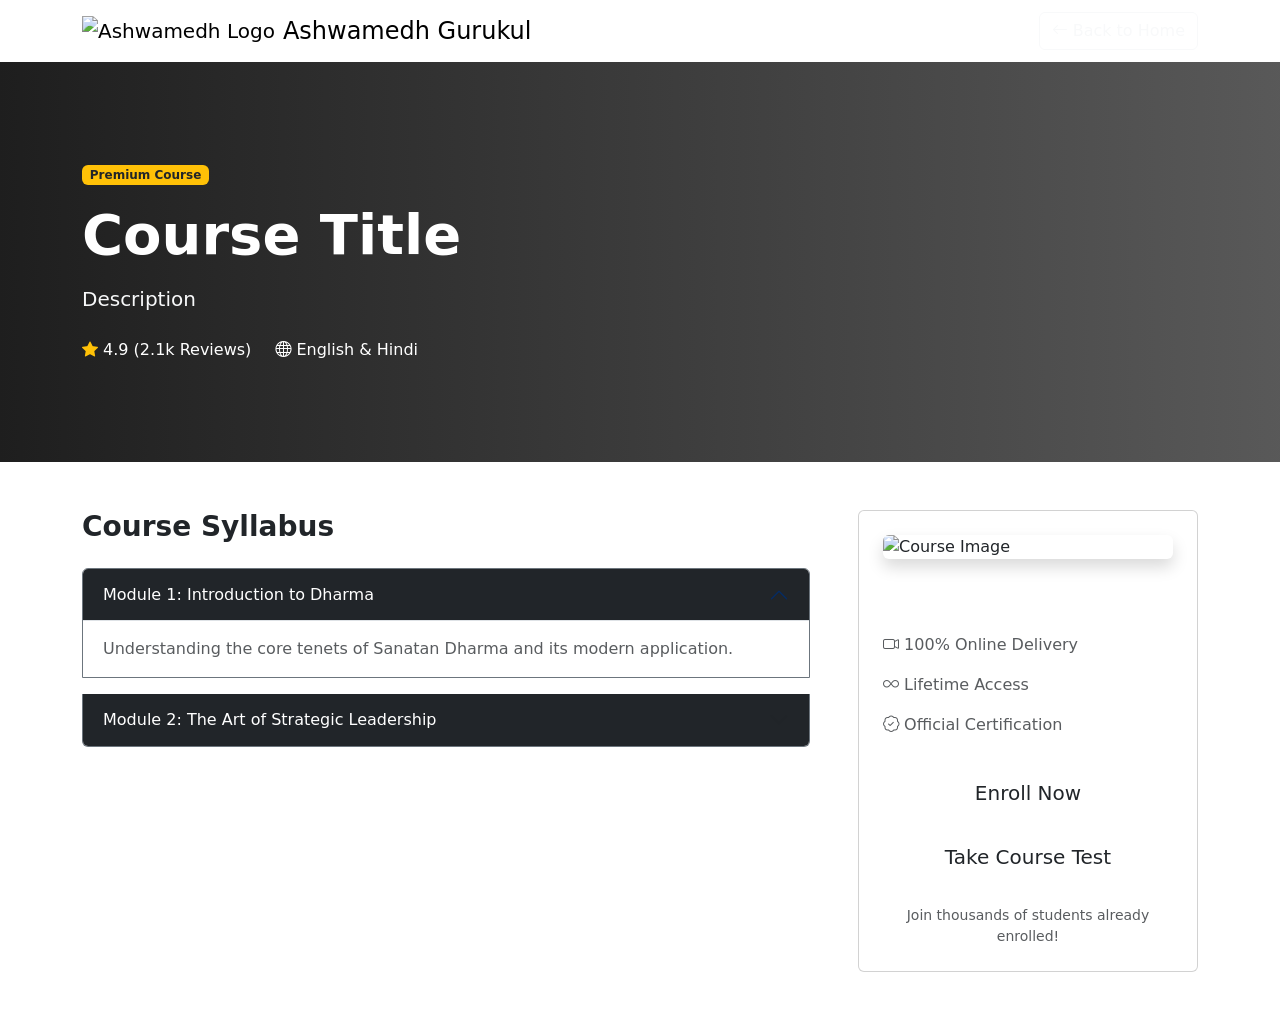
==== src/main/resources/templates/course-details.html @ b6450fd8 "Add MCQ test feature with automated scoring" ====
<!DOCTYPE html>
<html xmlns:th="http://www.thymeleaf.org">
<head>
    <meta charset="UTF-8">
    <meta name="viewport" content="width=device-width, initial-scale=1.0">
    <title th:text="${course.title}">Course Details</title>
    <link href="https://cdn.jsdelivr.net/npm/bootstrap@5.3.0/dist/css/bootstrap.min.css" rel="stylesheet">
    <link rel="stylesheet" href="https://cdn.jsdelivr.net/npm/bootstrap-icons@1.10.5/font/bootstrap-icons.css">
    <link href="https://fonts.googleapis.com/css2?family=Outfit:wght@300;400;600;800&family=Playfair+Display:ital,wght@0,600;1,600&display=swap" rel="stylesheet">
    <link rel="stylesheet" href="/css/style.css">
    <style>
        .course-header {
            position: relative;
            padding: 100px 0;
            background-size: cover;
            background-position: center;
            border-bottom: 2px solid var(--primary);
        }
        .course-header::before {
            content: '';
            position: absolute;
            top: 0; left: 0; right: 0; bottom: 0;
            background: linear-gradient(90deg, rgba(18,18,18,0.95) 0%, rgba(18,18,18,0.7) 100%);
        }
        .course-header .container {
            position: relative;
            z-index: 1;
        }
    </style>
</head>
<body>

    <!-- Navbar -->
    <nav class="navbar navbar-expand-lg sticky-top">
        <div class="container">
            <a class="navbar-brand d-flex align-items-center" href="/">
                <img src="https://ashwamedhgurukul.org/wp-content/uploads/2026/08/AshwamedhMainLogo-removebg-preview.png" alt="Ashwamedh Logo" class="me-2">
                <span class="fs-4">Ashwamedh Gurukul</span>
            </a>
            <div class="d-flex ms-auto">
                <a href="/" class="btn btn-outline-light"><i class="bi bi-arrow-left"></i> Back to Home</a>
            </div>
        </div>
    </nav>

    <!-- Course Header -->
    <div class="course-header" th:style="'background-image: url(' + ${course.imageUrl} + ');'">
        <div class="container">
            <div class="row">
                <div class="col-lg-8">
                    <span class="badge bg-warning text-dark mb-3">Premium Course</span>
                    <h1 class="display-4 fw-bold text-white mb-3" th:text="${course.title}">Course Title</h1>
                    <p class="lead text-light mb-4" th:text="${course.description}">Description</p>
                    <div class="d-flex text-white gap-4">
                        <span><i class="bi bi-star-fill text-warning"></i> 4.9 (2.1k Reviews)</span>
                        <span><i class="bi bi-globe"></i> English & Hindi</span>
                    </div>
                </div>
            </div>
        </div>
    </div>

    <!-- Course Content -->
    <div class="container py-5">
        <div class="row g-5">
            <div class="col-lg-8">
                <h3 class="fw-bold mb-4" style="color: var(--primary);">Course Syllabus</h3>
                
                <div class="accordion" id="syllabusAccordion">
                    <div class="accordion-item bg-transparent border-secondary text-white mb-3">
                        <h2 class="accordion-header">
                            <button class="accordion-button bg-dark text-white" type="button" data-bs-toggle="collapse" data-bs-target="#collapseOne">
                                Module 1: Introduction to Dharma
                            </button>
                        </h2>
                        <div id="collapseOne" class="accordion-collapse collapse show">
                            <div class="accordion-body text-muted">
                                Understanding the core tenets of Sanatan Dharma and its modern application.
                            </div>
                        </div>
                    </div>
                    <div class="accordion-item bg-transparent border-secondary text-white mb-3">
                        <h2 class="accordion-header">
                            <button class="accordion-button collapsed bg-dark text-white" type="button" data-bs-toggle="collapse" data-bs-target="#collapseTwo">
                                Module 2: The Art of Strategic Leadership
                            </button>
                        </h2>
                        <div id="collapseTwo" class="accordion-collapse collapse">
                            <div class="accordion-body text-muted">
                                Leadership lessons derived from the Mahabharata and Ramayana.
                            </div>
                        </div>
                    </div>
                </div>
            </div>
            
            <div class="col-lg-4">
                <div class="card p-4 sticky-top" style="top: 100px;">
                    <img th:src="${course.imageUrl}" class="img-fluid rounded mb-4 shadow" alt="Course Image">
                    <h3 class="fw-bold mb-3 text-white">Free Access</h3>
                    <p class="text-muted"><i class="bi bi-camera-video" style="color: var(--primary);"></i> 100% Online Delivery</p>
                    <p class="text-muted"><i class="bi bi-infinity" style="color: var(--primary);"></i> Lifetime Access</p>
                    <p class="text-muted"><i class="bi bi-patch-check" style="color: var(--primary);"></i> Official Certification</p>
                    
                    <a th:href="@{'/enroll/' + ${course.id}}" class="btn btn-custom btn-lg w-100 mb-3 mt-3">Enroll Now</a>
                    <a th:href="@{'/course/' + ${course.id} + '/test'}" class="btn btn-outline-custom btn-lg w-100 mb-3">Take Course Test</a>
                    
                    <small class="text-center d-block text-muted mt-2">Join thousands of students already enrolled!</small>
                </div>
            </div>
        </div>
    </div>

    <script src="https://cdn.jsdelivr.net/npm/bootstrap@5.3.0/dist/js/bootstrap.bundle.min.js"></script>
</body>
</html>
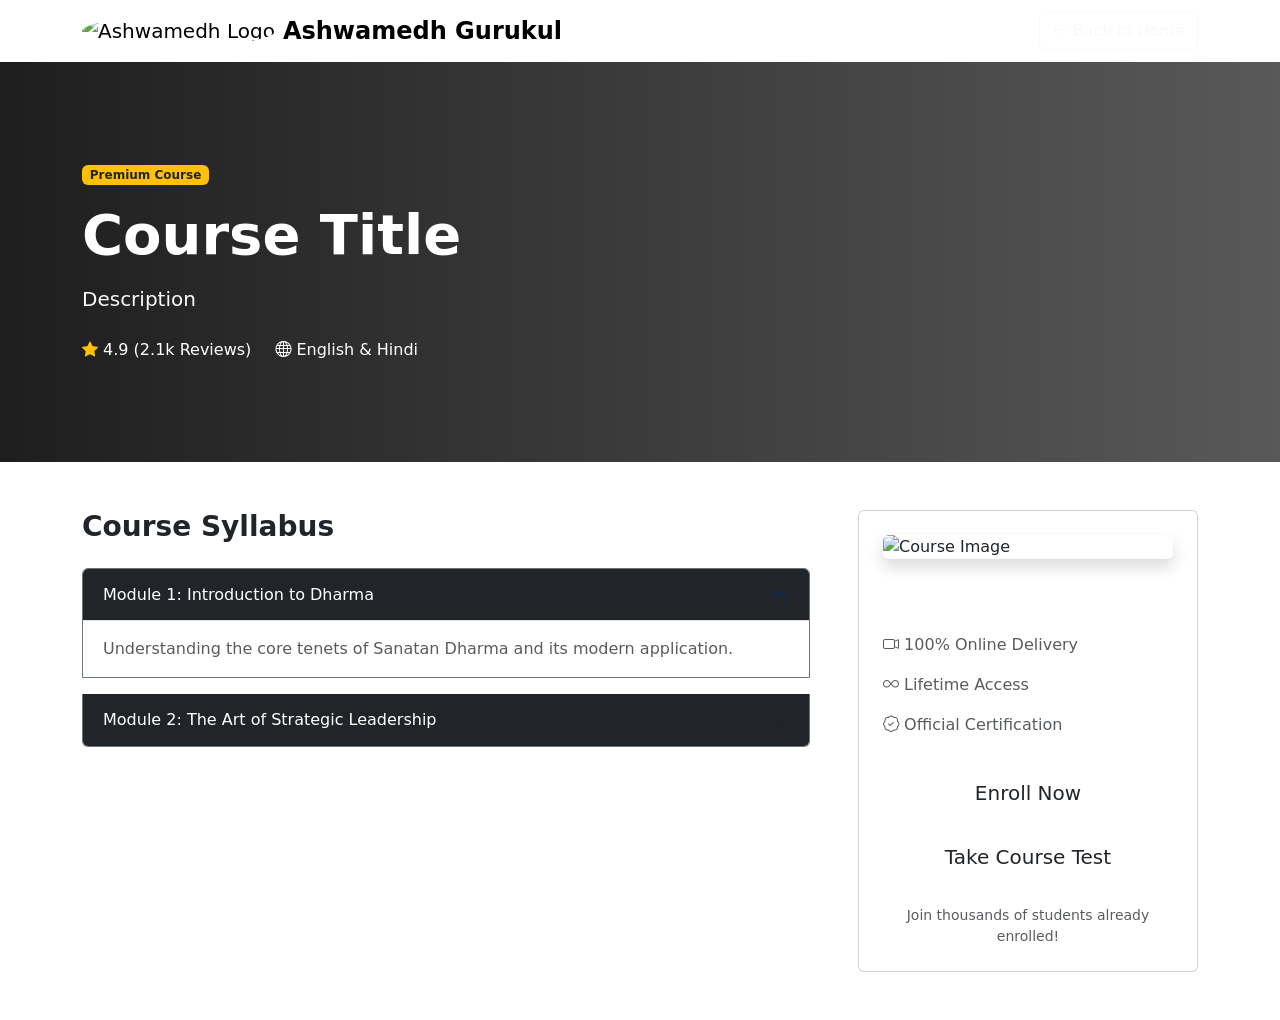
==== commit 999f043d: "Update navbar across all pages to use the new guru-shishya logo image" ====
--- a/src/main/resources/templates/course-details.html
+++ b/src/main/resources/templates/course-details.html
@@ -34,8 +34,8 @@
     <nav class="navbar navbar-expand-lg sticky-top">
         <div class="container">
             <a class="navbar-brand d-flex align-items-center" href="/">
-                <img src="https://ashwamedhgurukul.org/wp-content/uploads/2026/08/AshwamedhMainLogo-removebg-preview.png" alt="Ashwamedh Logo" class="me-2">
-                <span class="fs-4">Ashwamedh Gurukul</span>
+                <img src="/images/navbar-logo.png" alt="Ashwamedh Logo" class="me-2" style="max-height: 40px; border-radius: 50%;">
+                <span class="fs-4 fw-bold d-none d-sm-block">Ashwamedh Gurukul</span>
             </a>
             <div class="d-flex ms-auto">
                 <a href="/" class="btn btn-outline-light"><i class="bi bi-arrow-left"></i> Back to Home</a>
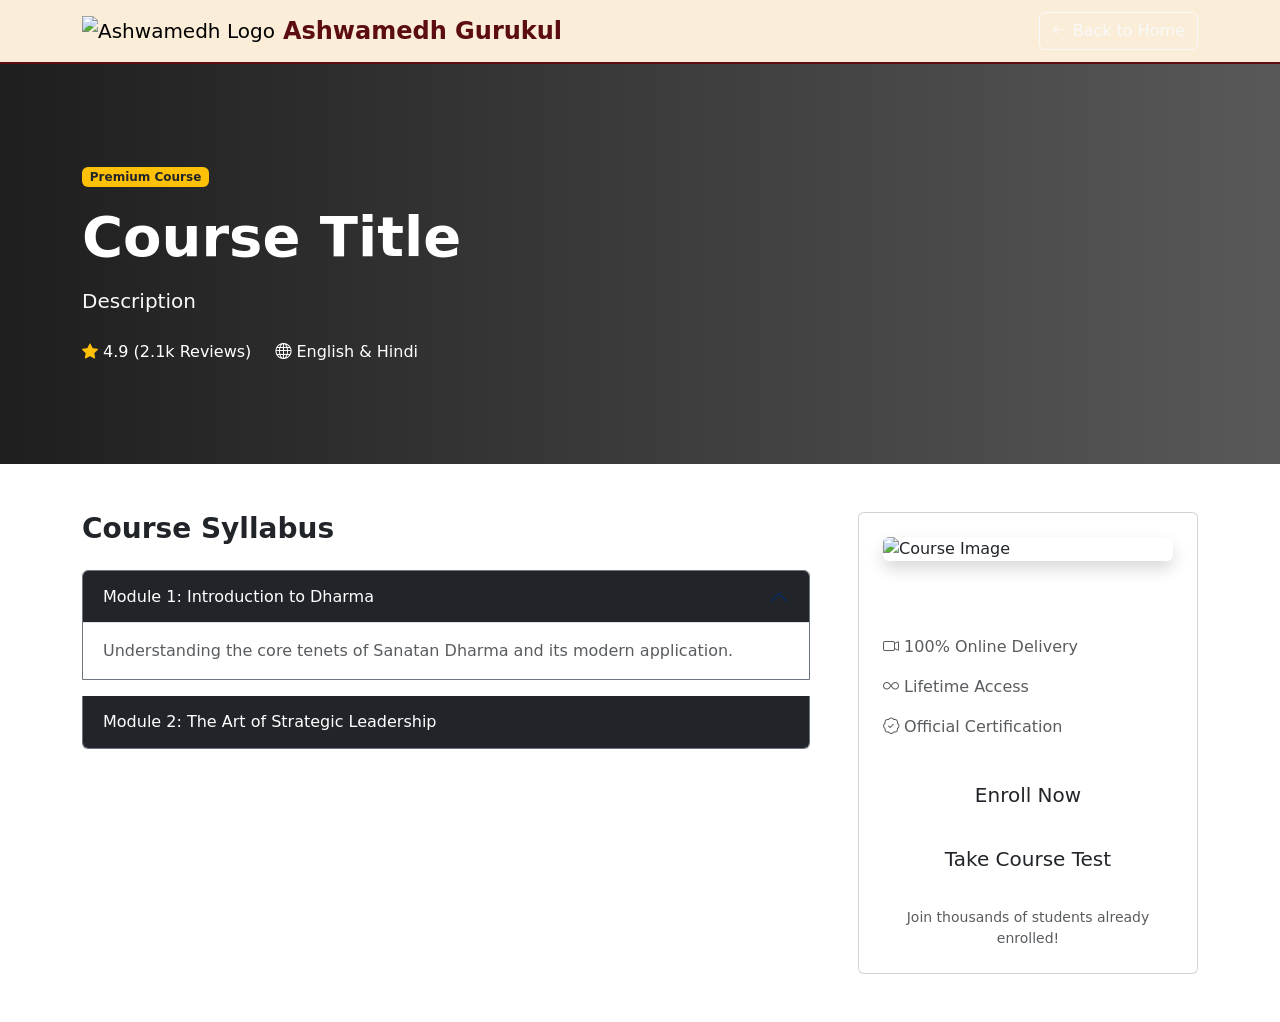
==== commit 76116f07: "Set guru-shishya image as navbar background with readability overlay, and restore original Ashwamedh" ====
--- a/src/main/resources/templates/course-details.html
+++ b/src/main/resources/templates/course-details.html
@@ -31,11 +31,11 @@
 <body>
 
     <!-- Navbar -->
-    <nav class="navbar navbar-expand-lg sticky-top">
+    <nav class="navbar navbar-expand-lg sticky-top" style="background: linear-gradient(rgba(250, 234, 209, 0.85), rgba(250, 234, 209, 0.85)), url('/images/navbar-bg.png') no-repeat center center; background-size: cover; border-bottom: 2px solid #5c0d12;">
         <div class="container">
             <a class="navbar-brand d-flex align-items-center" href="/">
-                <img src="/images/navbar-logo.png" alt="Ashwamedh Logo" class="me-2" style="max-height: 40px; border-radius: 50%;">
-                <span class="fs-4 fw-bold d-none d-sm-block">Ashwamedh Gurukul</span>
+                <img src="https://ashwamedhgurukul.org/wp-content/uploads/2026/08/AshwamedhMainLogo-removebg-preview.png" alt="Ashwamedh Logo" class="me-2" style="max-height: 45px;">
+                <span class="fs-4 fw-bold d-none d-sm-block" style="color: #5c0d12;">Ashwamedh Gurukul</span>
             </a>
             <div class="d-flex ms-auto">
                 <a href="/" class="btn btn-outline-light"><i class="bi bi-arrow-left"></i> Back to Home</a>
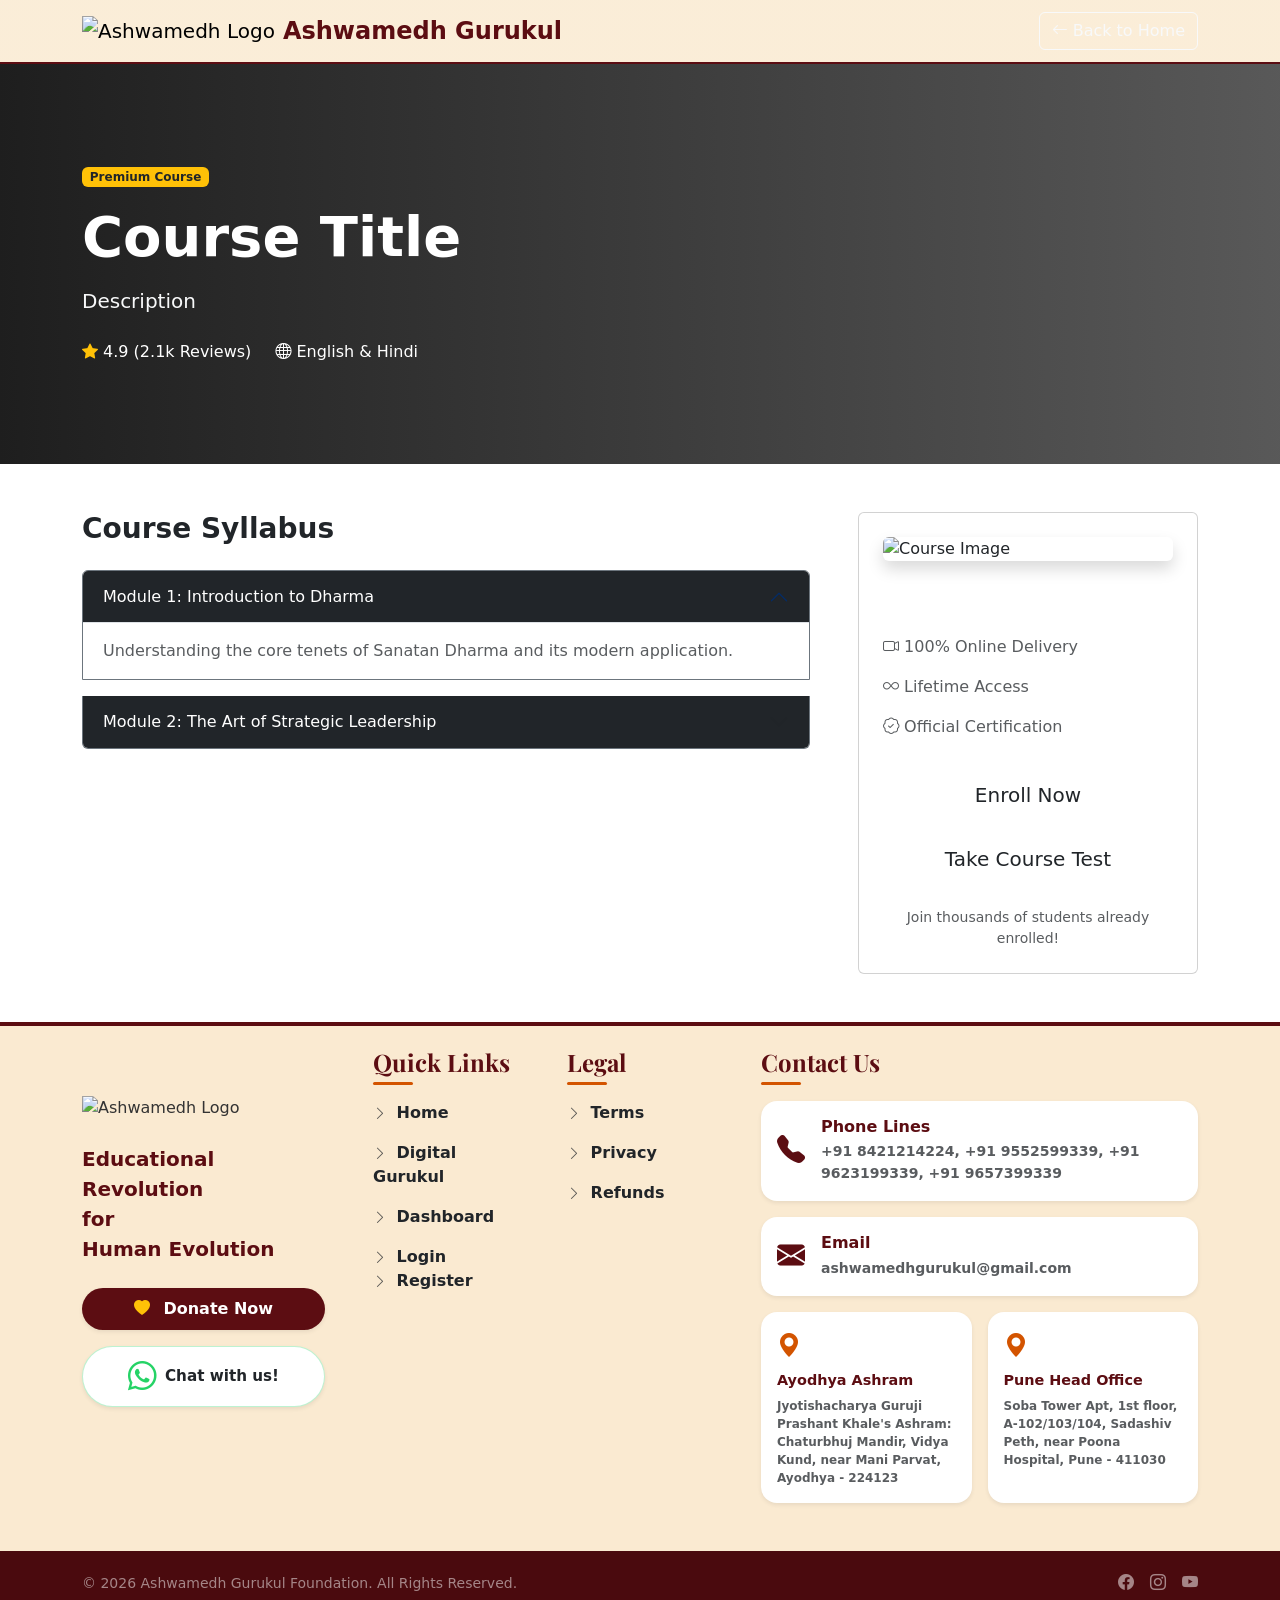
==== commit 26aa13f6: "Massive redesign of the footer layout. Fixed the grid columns, beautifully condensed the contact inf" ====
--- a/src/main/resources/templates/course-details.html
+++ b/src/main/resources/templates/course-details.html
@@ -112,5 +112,136 @@
     </div>
 
     <script src="https://cdn.jsdelivr.net/npm/bootstrap@5.3.0/dist/js/bootstrap.bundle.min.js"></script>
+    <!-- Footer -->
+    <footer style="background-color: #faead1; padding-top: 70px; border-top: 4px solid #5c0d12; color: #333;">
+        <div class="container pb-5">
+            <div class="row g-5">
+                <!-- Col 1: Logo & Donate -->
+                <div class="col-lg-3 text-center text-lg-start">
+                    <img src="https://ashwamedhgurukul.org/wp-content/uploads/2026/08/AshwamedhMainLogo-removebg-preview.png" alt="Ashwamedh Logo" class="img-fluid mb-4" style="max-height: 100px;">
+                    <h5 class="fw-bold mb-4" style="color: #5c0d12; line-height: 1.5;">
+                        Educational Revolution <br>for<br> Human Evolution
+                    </h5>
+                    <a href="#" class="btn w-100 rounded-pill py-2 mb-3 text-white fw-bold shadow-sm" style="background-color: #5c0d12; transition: all 0.3s;">
+                        <i class="bi bi-heart-fill me-2 text-warning"></i> Donate Now
+                    </a>
+                    
+                    <a href="https://wa.me/919552599339" class="text-decoration-none d-block">
+                        <div class="d-flex align-items-center justify-content-center bg-white rounded-pill p-2 shadow-sm" style="border: 1px solid rgba(37, 211, 102, 0.3);">
+                            <i class="bi bi-whatsapp" style="font-size: 1.8rem; color: #25D366;"></i>
+                            <span class="ms-2 fw-bold text-dark" style="font-size: 0.95rem;">Chat with us!</span>
+                        </div>
+                    </a>
+                </div>
+
+                <!-- Col 2: Quick Links -->
+                <div class="col-lg-2 col-md-6 mt-5 mt-lg-0">
+                    <h4 class="mb-4 fw-bold position-relative" style="color: #5c0d12; font-family: 'Playfair Display', serif;">Quick Links
+                        <span style="position: absolute; left: 0; bottom: -8px; width: 40px; height: 3px; background-color: #d35400; border-radius: 2px;"></span>
+                    </h4>
+                    <ul class="list-unstyled d-flex flex-column gap-3">
+                        <li><a href="/" class="text-decoration-none text-dark fw-bold footer-link"><i class="bi bi-chevron-right small me-1 text-muted"></i> Home</a></li>
+                        <li><a href="/courses" class="text-decoration-none text-dark fw-bold footer-link"><i class="bi bi-chevron-right small me-1 text-muted"></i> Digital Gurukul</a></li>
+                        <li><a href="/dashboard" class="text-decoration-none text-dark fw-bold footer-link"><i class="bi bi-chevron-right small me-1 text-muted"></i> Dashboard</a></li>
+                        <th:block th:if="${session.loggedInUser == null}">
+                            <li><a href="/login" class="text-decoration-none text-dark fw-bold footer-link"><i class="bi bi-chevron-right small me-1 text-muted"></i> Login</a></li>
+                            <li><a href="/register" class="text-decoration-none text-dark fw-bold footer-link"><i class="bi bi-chevron-right small me-1 text-muted"></i> Register</a></li>
+                        </th:block>
+                    </ul>
+                </div>
+
+                <!-- Col 3: Legal -->
+                <div class="col-lg-2 col-md-6 mt-5 mt-lg-0">
+                    <h4 class="mb-4 fw-bold position-relative" style="color: #5c0d12; font-family: 'Playfair Display', serif;">Legal
+                        <span style="position: absolute; left: 0; bottom: -8px; width: 40px; height: 3px; background-color: #d35400; border-radius: 2px;"></span>
+                    </h4>
+                    <ul class="list-unstyled d-flex flex-column gap-3">
+                        <li><a href="#" class="text-decoration-none text-dark fw-bold footer-link"><i class="bi bi-chevron-right small me-1 text-muted"></i> Terms</a></li>
+                        <li><a href="#" class="text-decoration-none text-dark fw-bold footer-link"><i class="bi bi-chevron-right small me-1 text-muted"></i> Privacy</a></li>
+                        <li><a href="#" class="text-decoration-none text-dark fw-bold footer-link"><i class="bi bi-chevron-right small me-1 text-muted"></i> Refunds</a></li>
+                    </ul>
+                </div>
+
+                <!-- Col 4: Contact Us -->
+                <div class="col-lg-5 mt-5 mt-lg-0">
+                    <h4 class="mb-4 fw-bold position-relative" style="color: #5c0d12; font-family: 'Playfair Display', serif;">Contact Us
+                        <span style="position: absolute; left: 0; bottom: -8px; width: 40px; height: 3px; background-color: #d35400; border-radius: 2px;"></span>
+                    </h4>
+                    
+                    <div class="row g-3">
+                        <div class="col-12">
+                            <div class="d-flex align-items-center bg-white p-3 rounded-4 shadow-sm h-100">
+                                <i class="bi bi-telephone-fill fs-3 me-3" style="color: #5c0d12;"></i>
+                                <div>
+                                    <h6 class="fw-bold mb-1" style="color: #5c0d12;">Phone Lines</h6>
+                                    <p class="mb-0 fw-bold small text-muted" style="line-height: 1.6;">
+                                        +91 8421214224, +91 9552599339, +91 9623199339, +91 9657399339
+                                    </p>
+                                </div>
+                            </div>
+                        </div>
+                        
+                        <div class="col-12">
+                            <div class="d-flex align-items-center bg-white p-3 rounded-4 shadow-sm h-100">
+                                <i class="bi bi-envelope-fill fs-3 me-3" style="color: #5c0d12;"></i>
+                                <div>
+                                    <h6 class="fw-bold mb-1" style="color: #5c0d12;">Email</h6>
+                                    <a href="mailto:ashwamedhgurukul@gmail.com" class="text-decoration-none fw-bold small text-muted">ashwamedhgurukul@gmail.com</a>
+                                </div>
+                            </div>
+                        </div>
+                        
+                        <div class="col-sm-6">
+                            <div class="d-flex flex-column bg-white p-3 rounded-4 shadow-sm h-100">
+                                <i class="bi bi-geo-alt-fill fs-4 mb-2" style="color: #d35400;"></i>
+                                <h6 class="fw-bold mb-2" style="color: #5c0d12; font-size: 0.9rem;">Ayodhya Ashram</h6>
+                                <p class="mb-0 fw-bold text-muted" style="font-size: 0.75rem; line-height: 1.5;">
+                                    Jyotishacharya Guruji Prashant Khale's Ashram: Chaturbhuj Mandir, Vidya Kund, near Mani Parvat, Ayodhya - 224123
+                                </p>
+                            </div>
+                        </div>
+                        
+                        <div class="col-sm-6">
+                            <div class="d-flex flex-column bg-white p-3 rounded-4 shadow-sm h-100">
+                                <i class="bi bi-geo-alt-fill fs-4 mb-2" style="color: #d35400;"></i>
+                                <h6 class="fw-bold mb-2" style="color: #5c0d12; font-size: 0.9rem;">Pune Head Office</h6>
+                                <p class="mb-0 fw-bold text-muted" style="font-size: 0.75rem; line-height: 1.5;">
+                                    Soba Tower Apt, 1st floor, A-102/103/104, Sadashiv Peth, near Poona Hospital, Pune - 411030
+                                </p>
+                            </div>
+                        </div>
+                    </div>
+                </div>
+            </div>
+        </div>
+        
+        <!-- Bottom Bar -->
+        <div style="background-color: #4a0a0e; padding: 20px 0;">
+            <div class="container d-flex flex-column flex-md-row justify-content-between align-items-center">
+                <p class="mb-0 text-white-50 small">&copy; 2026 Ashwamedh Gurukul Foundation. All Rights Reserved.</p>
+                <div class="d-flex gap-3 mt-3 mt-md-0">
+                    <a href="#" class="text-white-50 text-decoration-none hover-white"><i class="bi bi-facebook"></i></a>
+                    <a href="#" class="text-white-50 text-decoration-none hover-white"><i class="bi bi-instagram"></i></a>
+                    <a href="#" class="text-white-50 text-decoration-none hover-white"><i class="bi bi-youtube"></i></a>
+                </div>
+            </div>
+        </div>
+    </footer>
+
+    <style>
+        .footer-link {
+            transition: color 0.3s ease, padding-left 0.3s ease;
+        }
+        .footer-link:hover {
+            color: #d35400 !important;
+            padding-left: 5px;
+        }
+        .hover-white {
+            transition: color 0.3s ease;
+        }
+        .hover-white:hover {
+            color: white !important;
+        }
+    </style>
 </body>
 </html>
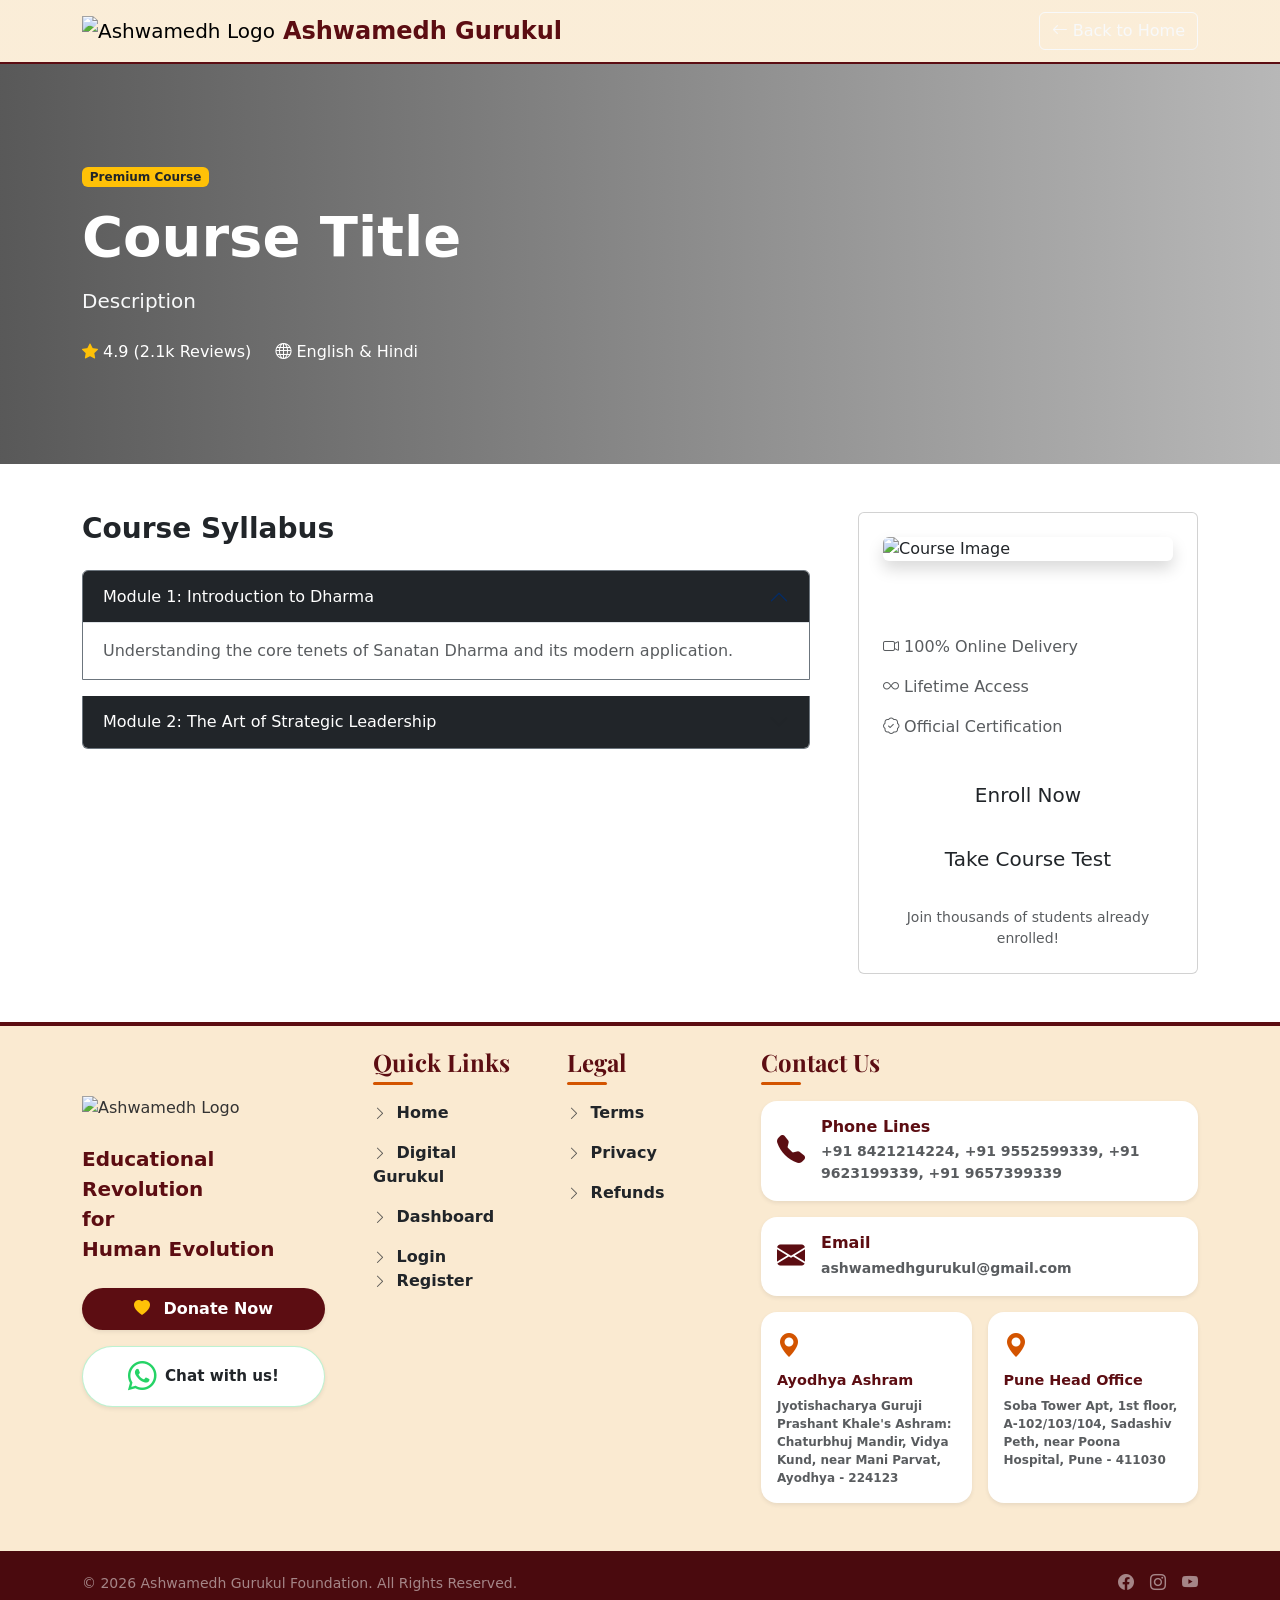
==== commit 7b017529: "Decrease dark overlay opacity on course details header to make the background image clearer" ====
--- a/src/main/resources/templates/course-details.html
+++ b/src/main/resources/templates/course-details.html
@@ -20,7 +20,7 @@
             content: '';
             position: absolute;
             top: 0; left: 0; right: 0; bottom: 0;
-            background: linear-gradient(90deg, rgba(18,18,18,0.95) 0%, rgba(18,18,18,0.7) 100%);
+            background: linear-gradient(90deg, rgba(18,18,18,0.7) 0%, rgba(18,18,18,0.3) 100%);
         }
         .course-header .container {
             position: relative;
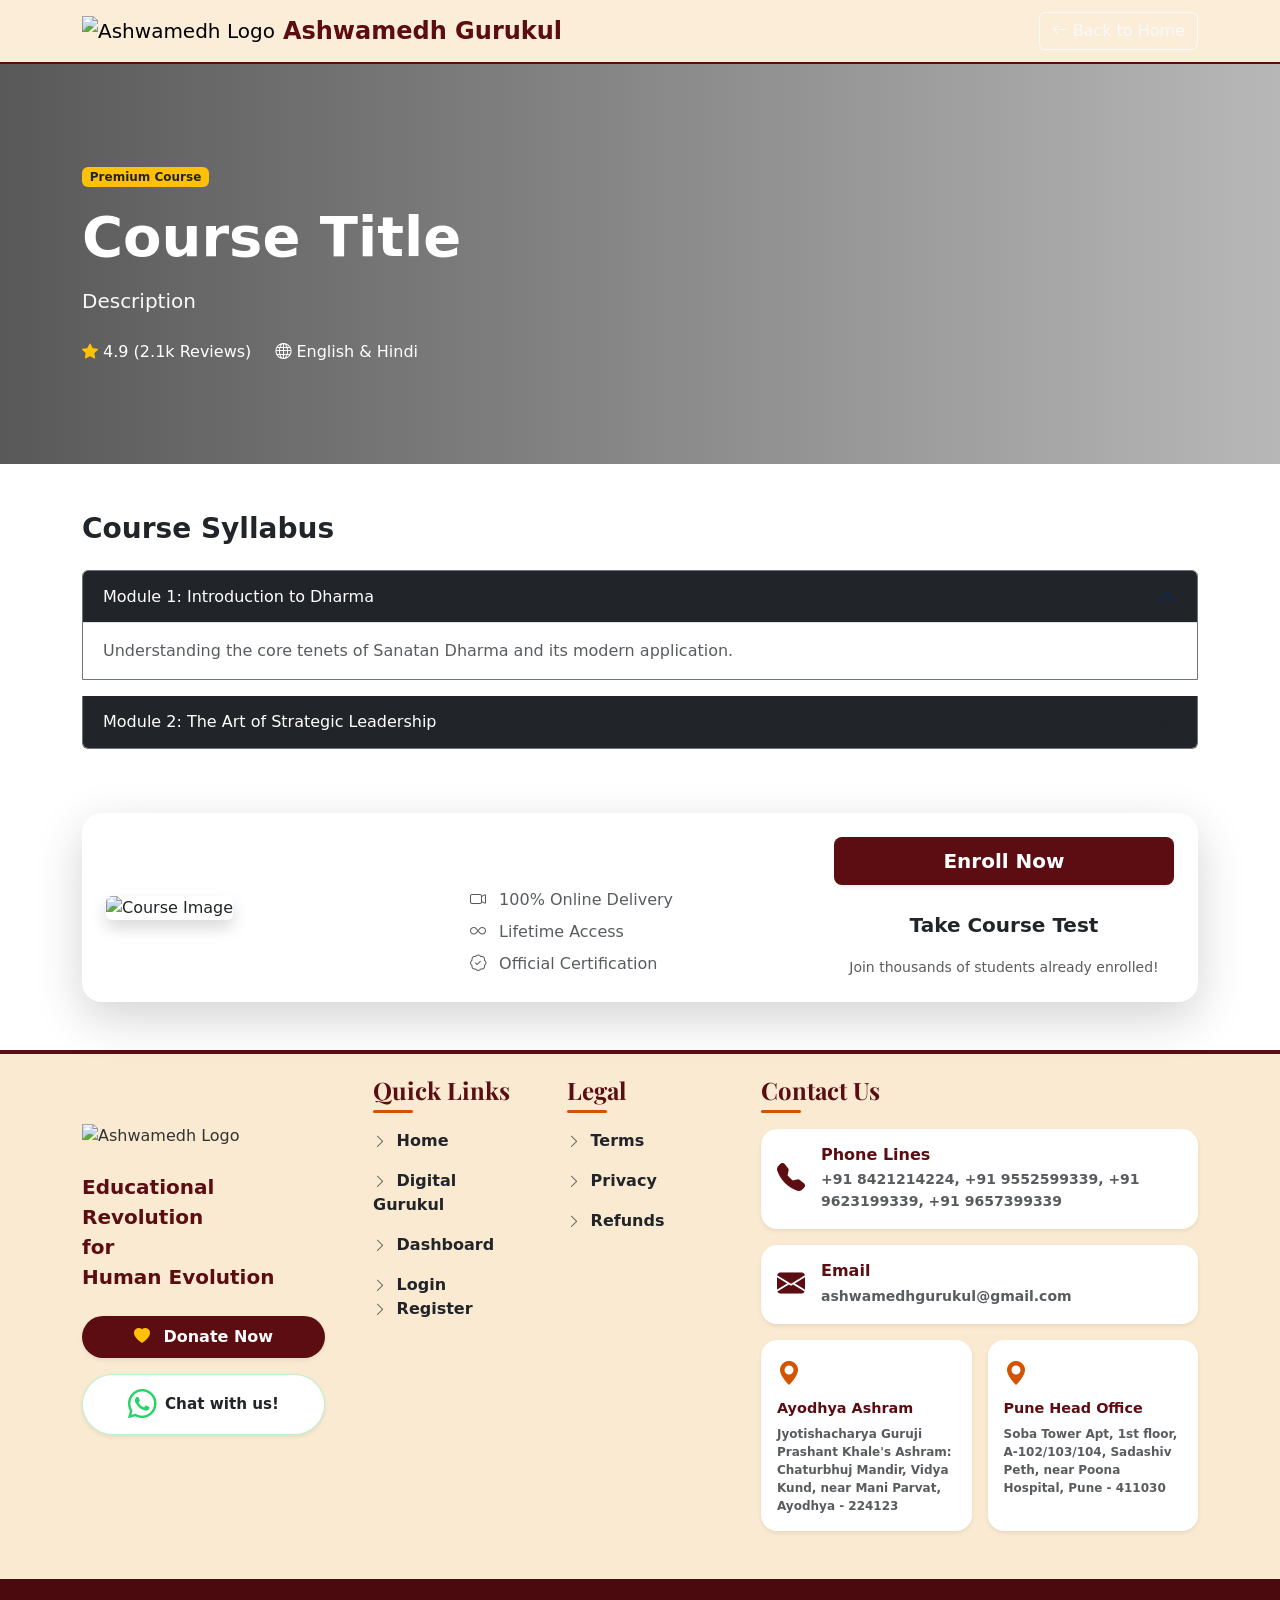
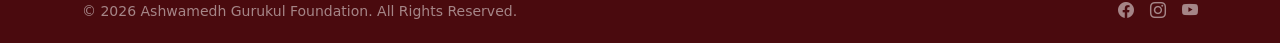
==== commit 5f2113e9: "Redesign course details enrollment card into a horizontal banner below the syllabus" ====
--- a/src/main/resources/templates/course-details.html
+++ b/src/main/resources/templates/course-details.html
@@ -62,8 +62,8 @@
 
     <!-- Course Content -->
     <div class="container py-5">
-        <div class="row g-5">
-            <div class="col-lg-8">
+        <div class="row">
+            <div class="col-12">
                 <h3 class="fw-bold mb-4" style="color: var(--primary);">Course Syllabus</h3>
                 
                 <div class="accordion" id="syllabusAccordion">
@@ -94,18 +94,24 @@
                 </div>
             </div>
             
-            <div class="col-lg-4">
-                <div class="card p-4 sticky-top" style="top: 100px;">
-                    <img th:src="${course.imageUrl}" class="img-fluid rounded mb-4 shadow" alt="Course Image">
+        </div>
+        
+        <!-- Horizontal Course Info Banner -->
+        <div class="card mt-5 p-4 shadow-lg border-0" style="background-color: var(--surface); border-radius: 20px;">
+            <div class="row align-items-center g-4">
+                <div class="col-md-4">
+                    <img th:src="${course.imageUrl}" class="img-fluid rounded shadow" alt="Course Image">
+                </div>
+                <div class="col-md-4 text-center text-md-start">
                     <h3 class="fw-bold mb-3 text-white">Free Access</h3>
-                    <p class="text-muted"><i class="bi bi-camera-video" style="color: var(--primary);"></i> 100% Online Delivery</p>
-                    <p class="text-muted"><i class="bi bi-infinity" style="color: var(--primary);"></i> Lifetime Access</p>
-                    <p class="text-muted"><i class="bi bi-patch-check" style="color: var(--primary);"></i> Official Certification</p>
-                    
-                    <a th:href="@{'/enroll/' + ${course.id}}" class="btn btn-custom btn-lg w-100 mb-3 mt-3">Enroll Now</a>
-                    <a th:href="@{'/course/' + ${course.id} + '/test'}" class="btn btn-outline-custom btn-lg w-100 mb-3">Take Course Test</a>
-                    
-                    <small class="text-center d-block text-muted mt-2">Join thousands of students already enrolled!</small>
+                    <p class="text-muted mb-2"><i class="bi bi-camera-video me-2" style="color: var(--primary);"></i> 100% Online Delivery</p>
+                    <p class="text-muted mb-2"><i class="bi bi-infinity me-2" style="color: var(--primary);"></i> Lifetime Access</p>
+                    <p class="text-muted mb-0"><i class="bi bi-patch-check me-2" style="color: var(--primary);"></i> Official Certification</p>
+                </div>
+                <div class="col-md-4">
+                    <a th:href="@{'/enroll/' + ${course.id}}" class="btn btn-custom btn-lg w-100 mb-3 fw-bold shadow-sm" style="background-color: #5c0d12; color: white;">Enroll Now</a>
+                    <a th:href="@{'/course/' + ${course.id} + '/test'}" class="btn btn-outline-custom btn-lg w-100 mb-2 fw-bold">Take Course Test</a>
+                    <small class="text-center d-block text-muted">Join thousands of students already enrolled!</small>
                 </div>
             </div>
         </div>
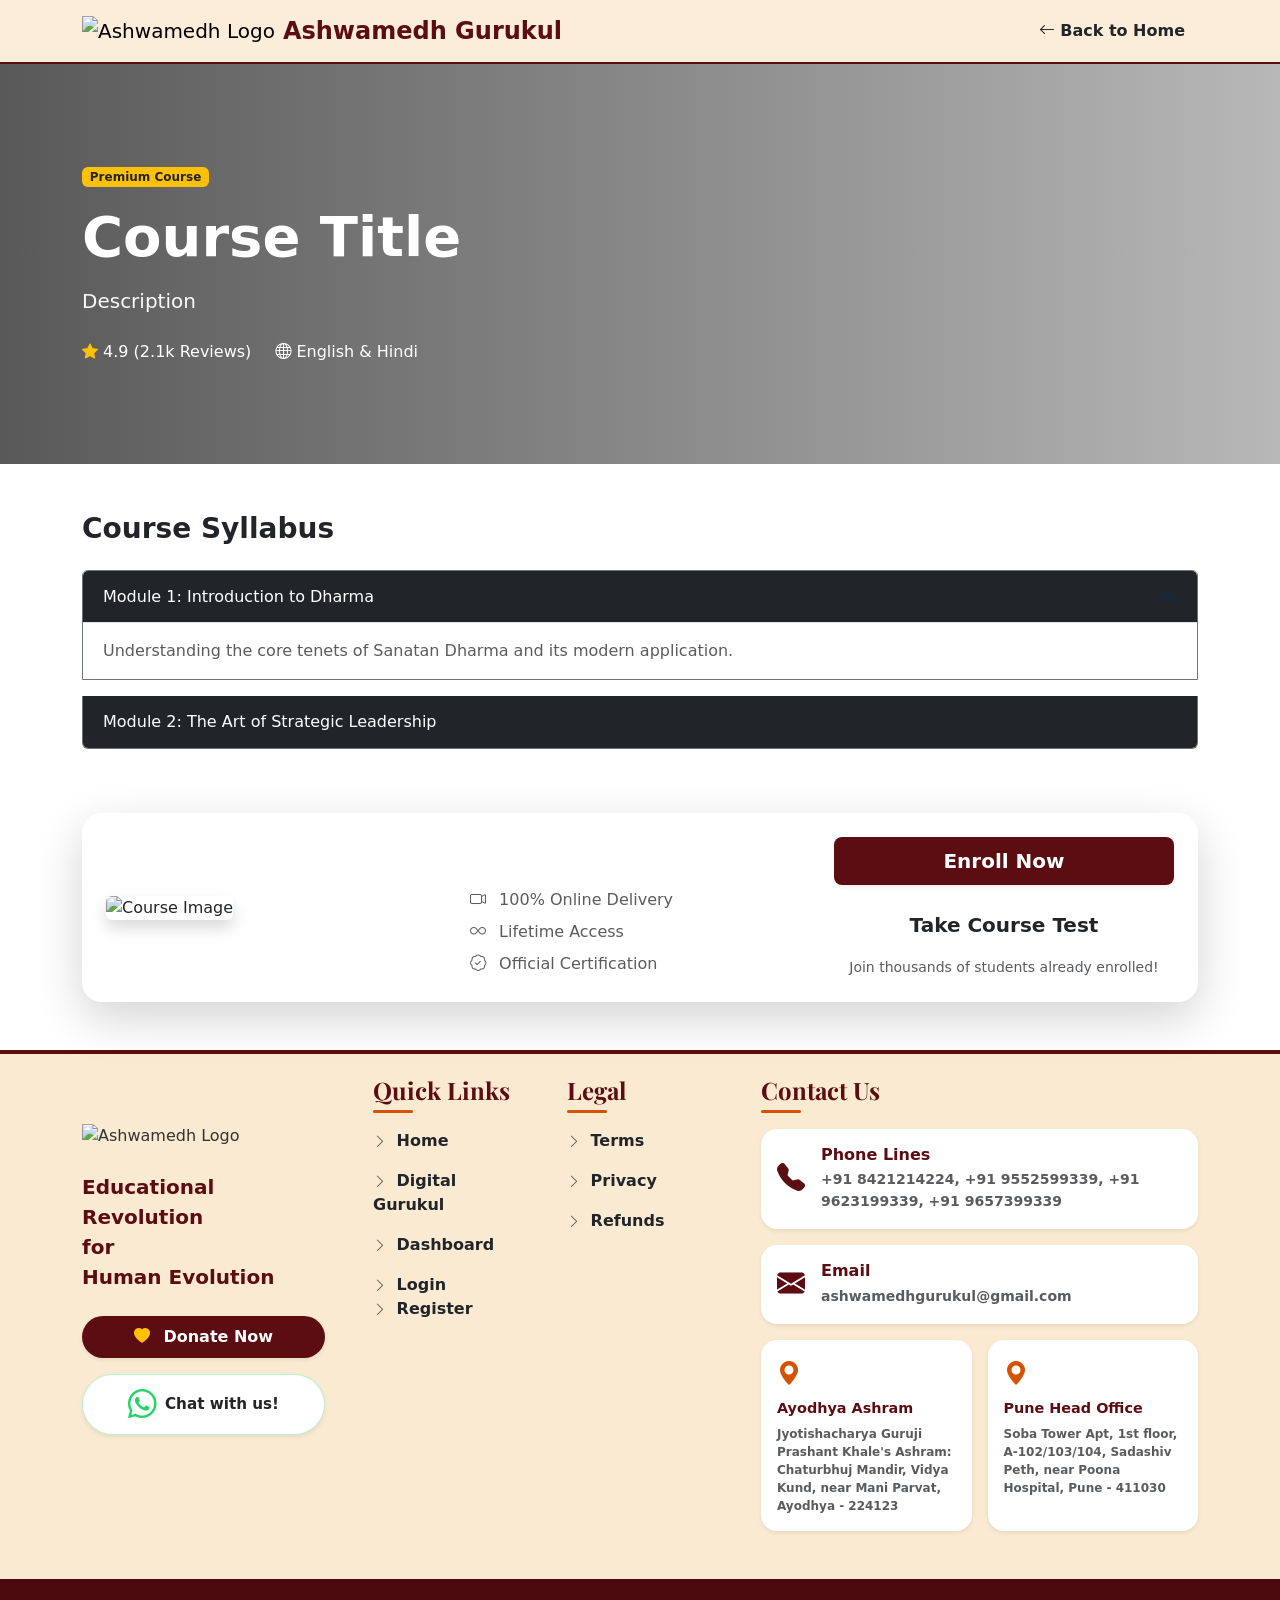
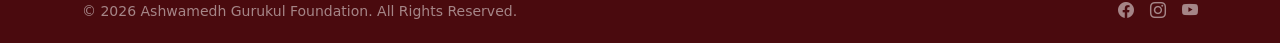
==== commit f29dcd7f: "Fix visibility of 'Back to Home' button in course details by using outline-custom instead of outline" ====
--- a/src/main/resources/templates/course-details.html
+++ b/src/main/resources/templates/course-details.html
@@ -38,7 +38,7 @@
                 <span class="fs-4 fw-bold d-none d-sm-block" style="color: #5c0d12;">Ashwamedh Gurukul</span>
             </a>
             <div class="d-flex ms-auto">
-                <a href="/" class="btn btn-outline-light"><i class="bi bi-arrow-left"></i> Back to Home</a>
+                <a href="/" class="btn btn-outline-custom fw-bold"><i class="bi bi-arrow-left"></i> Back to Home</a>
             </div>
         </div>
     </nav>
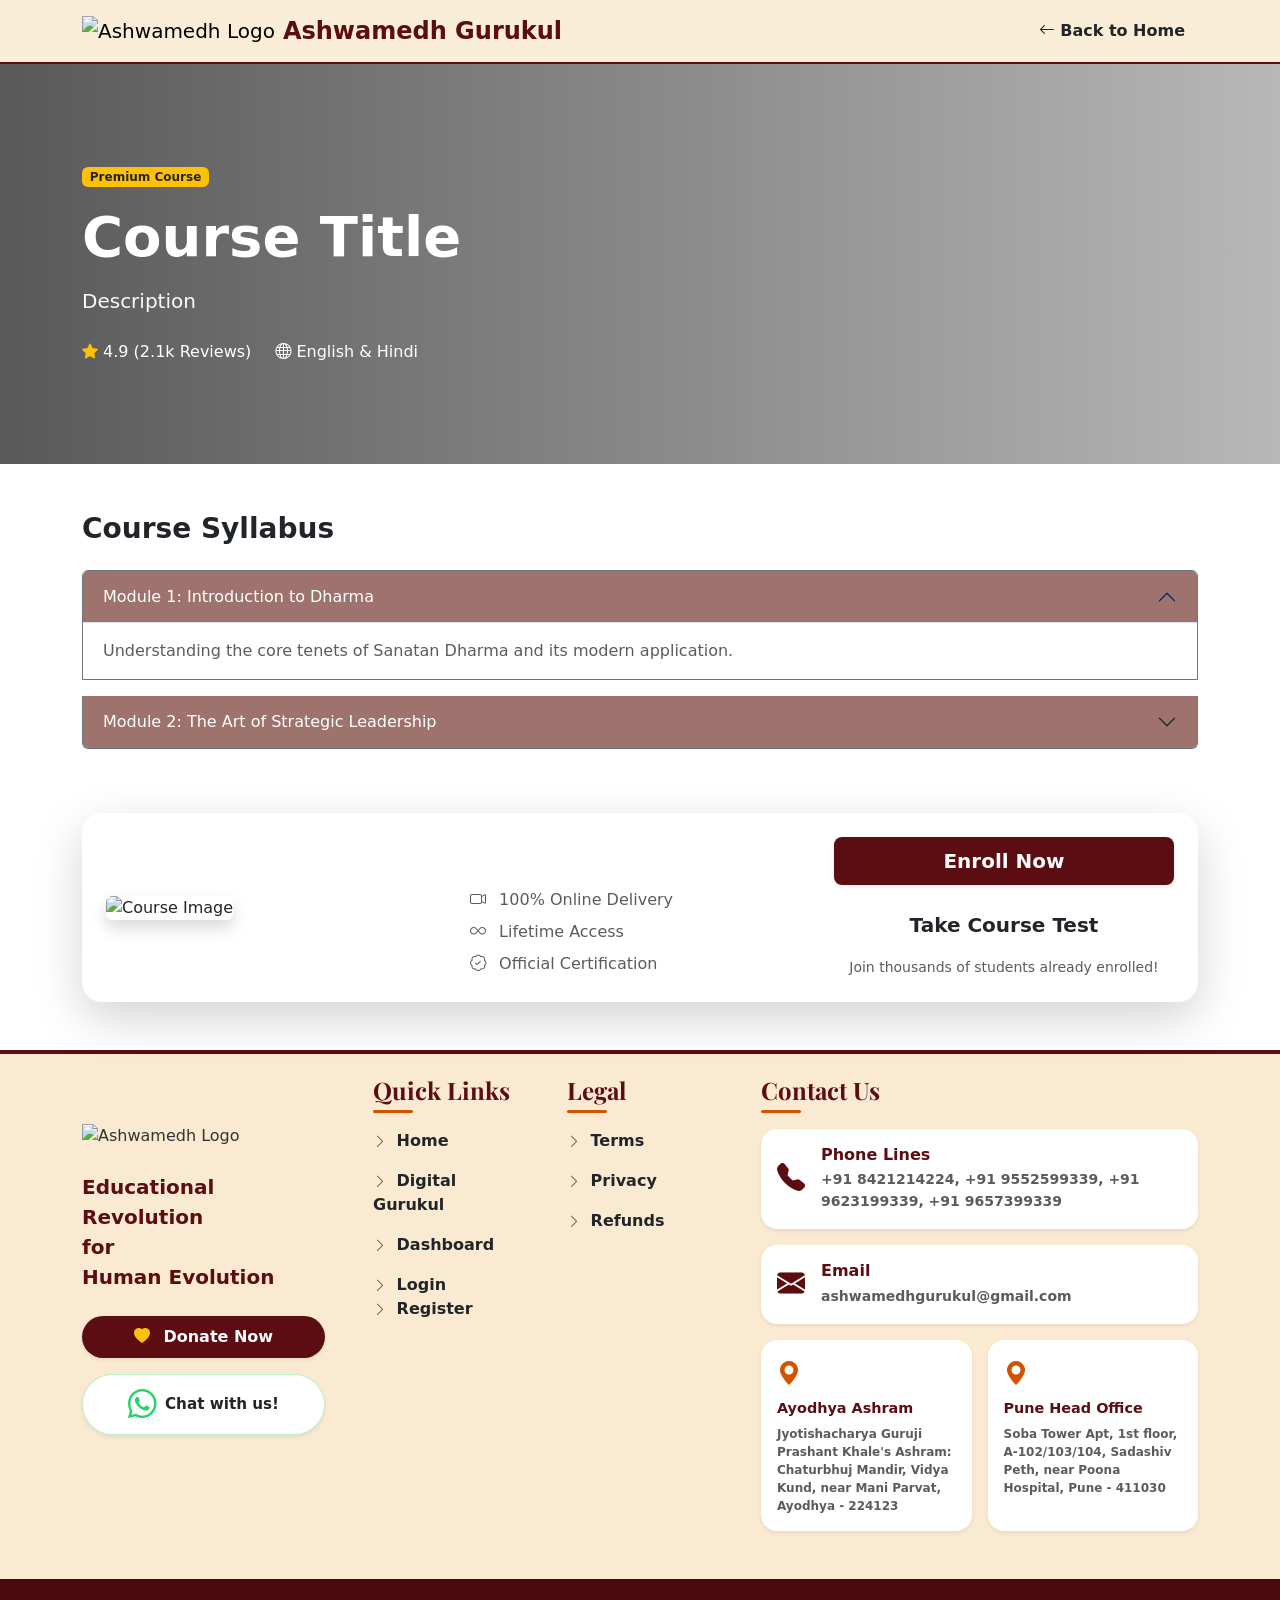
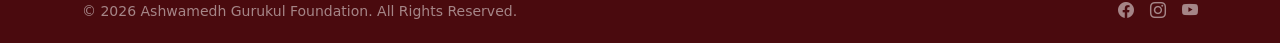
==== commit c023647f: "Update syllabus accordion background color to use the dusty rose theme" ====
--- a/src/main/resources/templates/course-details.html
+++ b/src/main/resources/templates/course-details.html
@@ -69,7 +69,7 @@
                 <div class="accordion" id="syllabusAccordion">
                     <div class="accordion-item bg-transparent border-secondary text-white mb-3">
                         <h2 class="accordion-header">
-                            <button class="accordion-button bg-dark text-white" type="button" data-bs-toggle="collapse" data-bs-target="#collapseOne">
+                            <button class="accordion-button text-white" style="background-color: #9e736e;" type="button" data-bs-toggle="collapse" data-bs-target="#collapseOne">
                                 Module 1: Introduction to Dharma
                             </button>
                         </h2>
@@ -81,7 +81,7 @@
                     </div>
                     <div class="accordion-item bg-transparent border-secondary text-white mb-3">
                         <h2 class="accordion-header">
-                            <button class="accordion-button collapsed bg-dark text-white" type="button" data-bs-toggle="collapse" data-bs-target="#collapseTwo">
+                            <button class="accordion-button collapsed text-white" style="background-color: #9e736e;" type="button" data-bs-toggle="collapse" data-bs-target="#collapseTwo">
                                 Module 2: The Art of Strategic Leadership
                             </button>
                         </h2>
